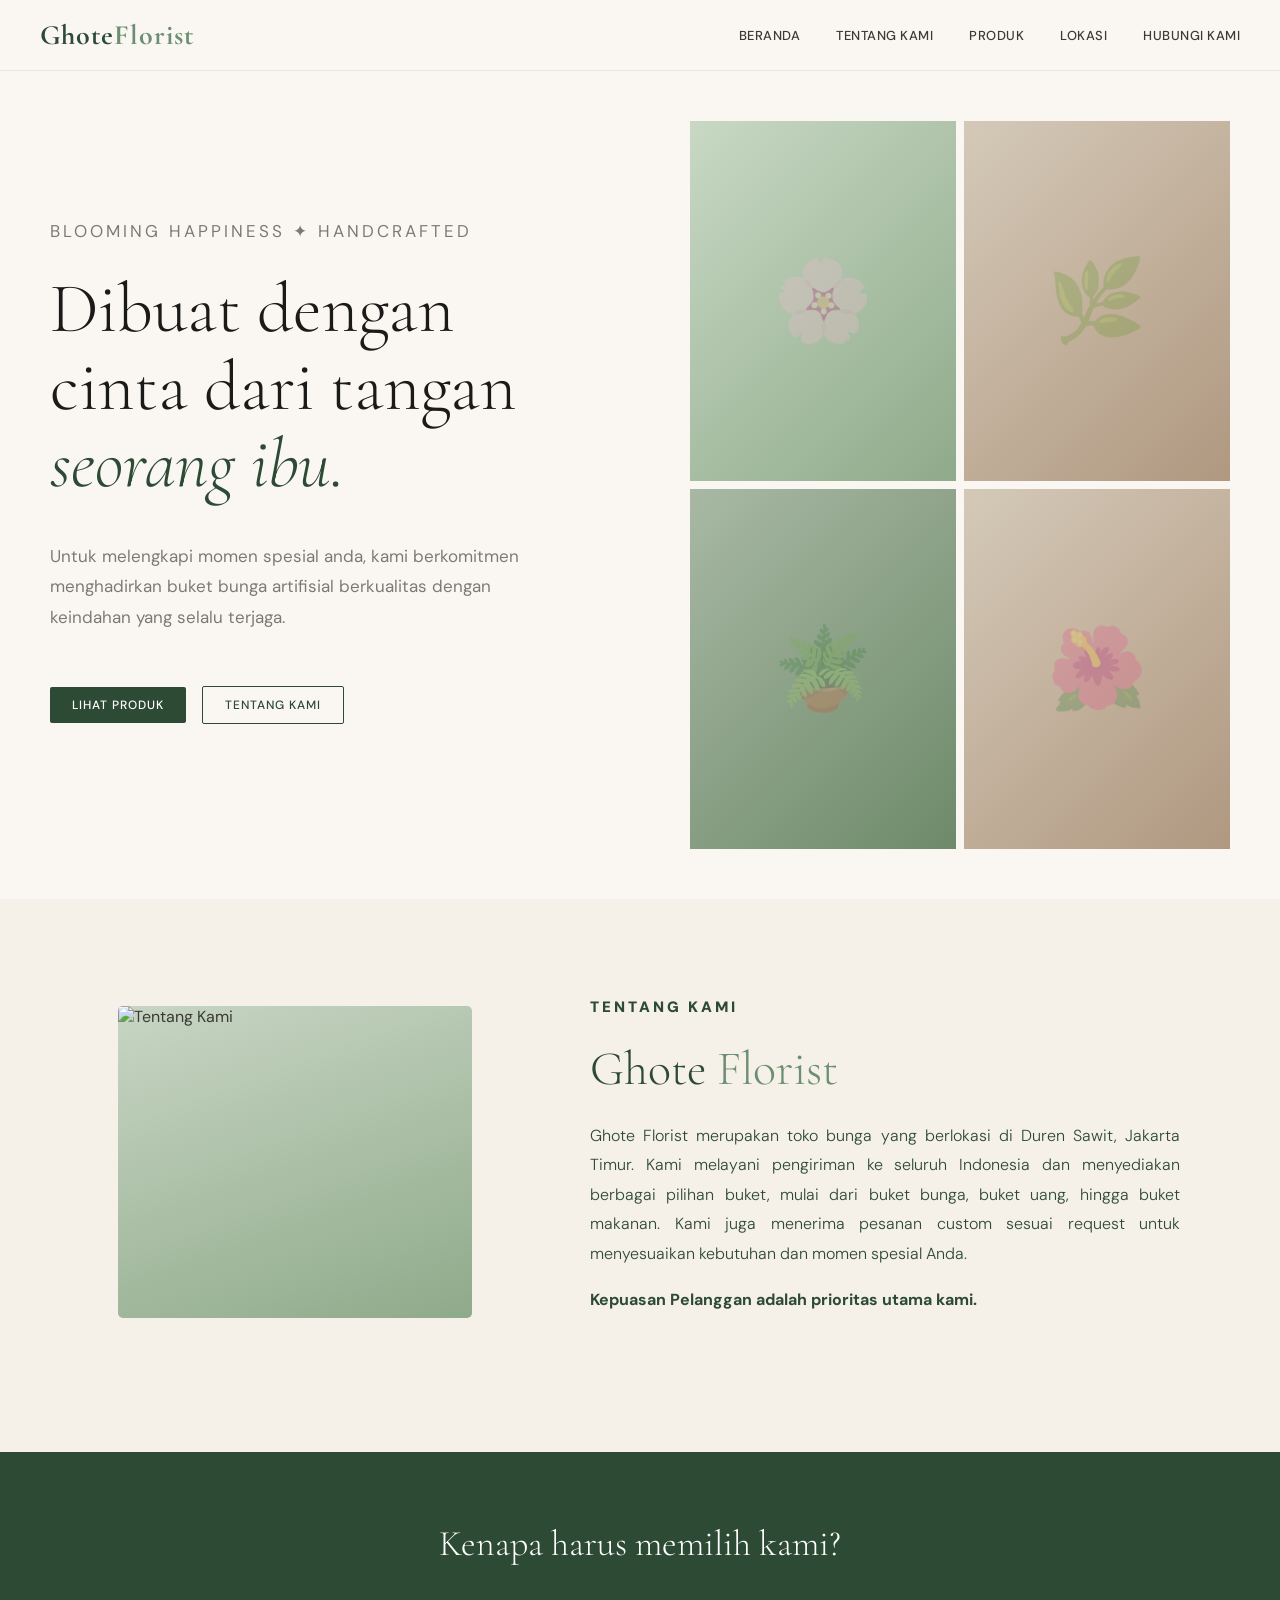
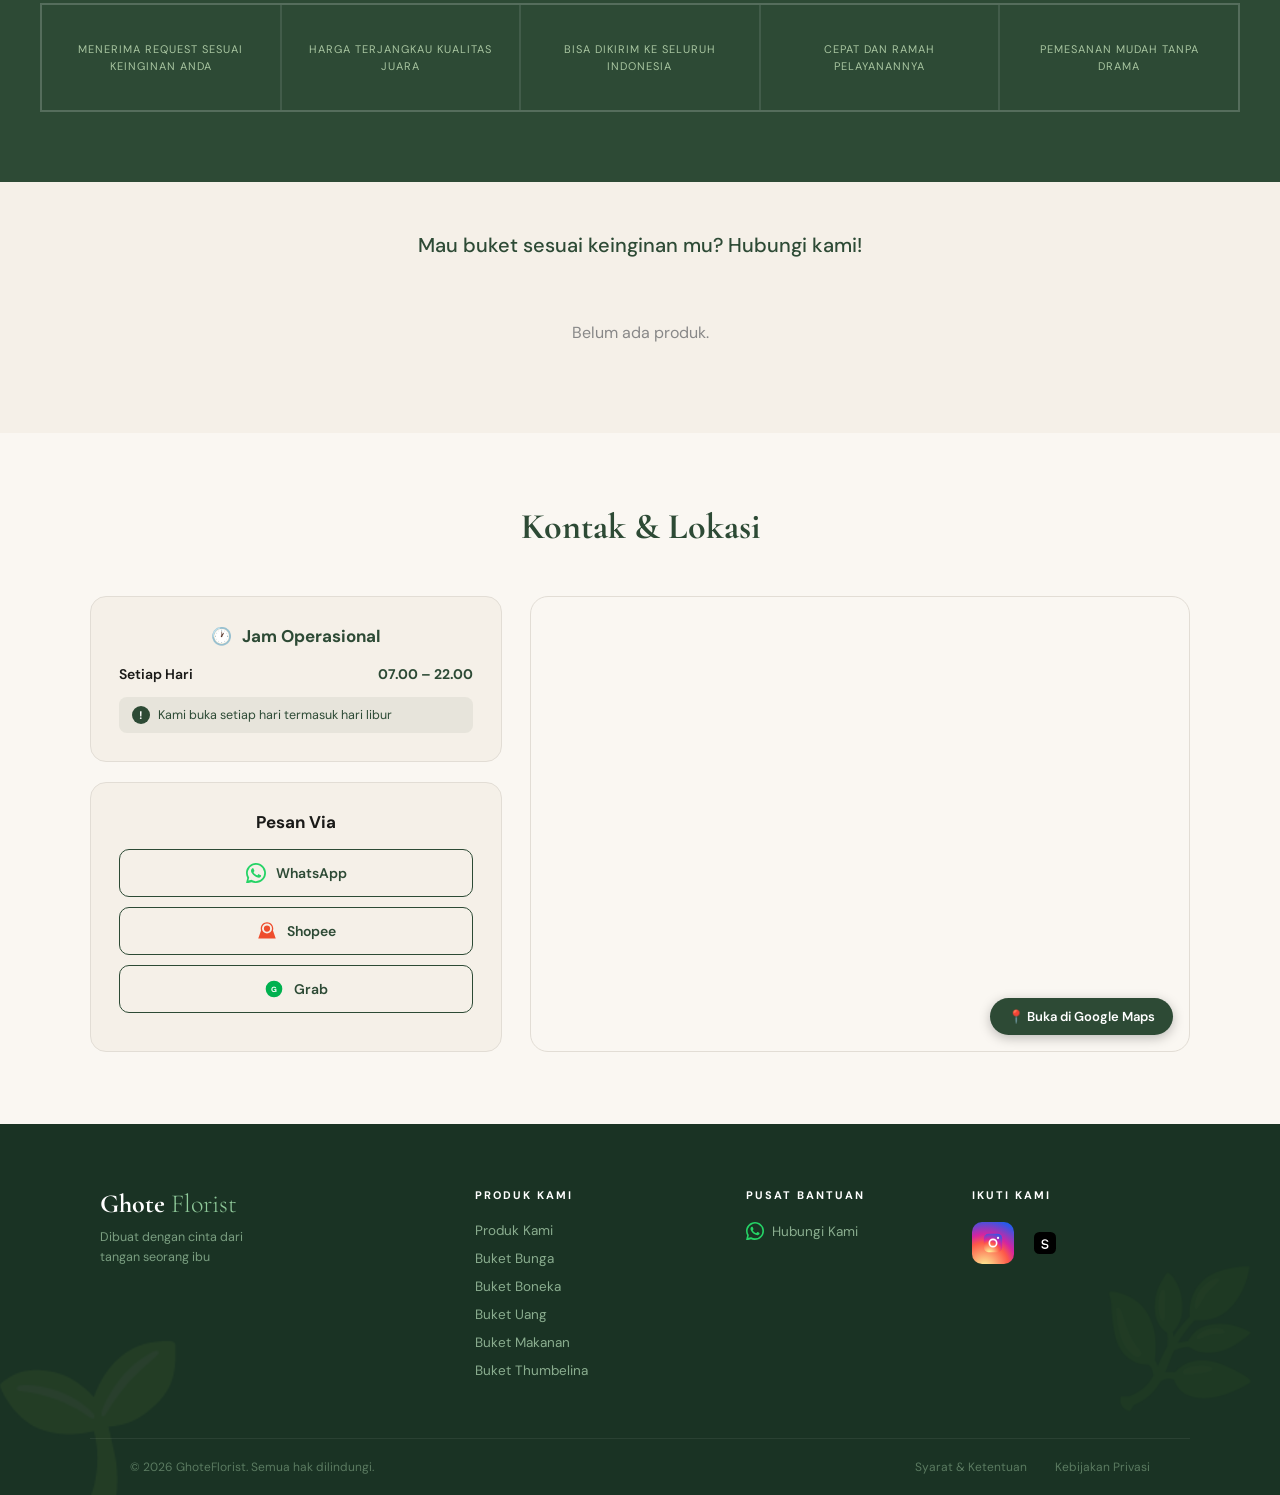
==== index.html @ 5f80cf59 "Add files via upload" ====
<!DOCTYPE html>
<html lang="id">
<head>
  <meta charset="UTF-8" />
  <meta name="viewport" content="width=device-width, initial-scale=1.0"/>
  <title>Ghote Florist – Sustainable Living</title>
  <link href="https://fonts.googleapis.com/css2?family=Cormorant+Garamond:ital,wght@0,300;0,400;0,600;1,300;1,400&family=DM+Sans:wght@300;400;500&display=swap" rel="stylesheet"/>
  <link href="https://fonts.googleapis.com/css2?family=DM+Sans:wght@100;300;400;500;700&display=swap" rel="stylesheet">
  <link rel="stylesheet" href="styles.css"/>
</head>
<body>

  <!-- HEADER -->
  <header>
    <div class="header-inner">
      <a href="#beranda" class="logo">Ghote<span>Florist</span></a>
      <nav>
        <a href="#beranda">Beranda</a>
        <a href="#tentang-kami">Tentang Kami</a>
        <a href="#produk">Produk</a>
        <a href="#kontak-lokasi">Lokasi</a>
        <a href="#kontak-lokasi">Hubungi Kami</a>
      </nav>
    </div>
  </header>

  <!-- HERO -->
  <section class="hero" id="beranda">
    <div class="hero-text">
      <p class="hero-eyebrow fade-up">Blooming Happiness ✦ Handcrafted</p>
      <h1 class="fade-up">Dibuat dengan<br>cinta dari tangan<br><em>seorang ibu.</em></h1>
      <p class="fade-up">Untuk melengkapi momen spesial anda, kami berkomitmen menghadirkan buket bunga artifisial berkualitas dengan keindahan yang selalu terjaga.</p>
      <div class="hero-cta fade-up">
        <a href="#produk" class="btn-primary">Lihat Produk</a>
        <a href="#tentang-kami" class="btn-outline">Tentang Kami</a>
      </div>
    </div>
    <div class="hero-grid">
      <div class="hero-img">
        <img src="https://res.cloudinary.com/dodc1u1mn/image/upload/f_auto,q_auto/BBu_-_Pink_Harmony_gqynpm" alt="Buket Ghote Florist" loading="eager"
          onerror="this.outerHTML='<div class=\'img-placeholder img-placeholder-1\'><span class=\'img-leaf\'>🌸</span></div>'">
      </div>
      <div class="hero-img">
        <img src="https://res.cloudinary.com/dodc1u1mn/image/upload/f_auto,q_auto/BT_-_Bella_dprbjl" alt="Buket Ghote Florist" loading="eager"
          onerror="this.outerHTML='<div class=\'img-placeholder img-placeholder-2\'><span class=\'img-leaf\'>🌿</span></div>'">
      </div>
      <div class="hero-img">
        <img src="https://res.cloudinary.com/dodc1u1mn/image/upload/f_auto,q_auto/BBo_-_Black_Melody_nevicf" alt="Buket Ghote Florist" loading="eager"
          onerror="this.outerHTML='<div class=\'img-placeholder img-placeholder-3\'><span class=\'img-leaf\'>🪴</span></div>'">
      </div>
      <div class="hero-img">
        <img src="https://res.cloudinary.com/dodc1u1mn/image/upload/f_auto,q_auto/BU_-_Royal_Tide_v11qzh" alt="Buket Ghote Florist" loading="eager"
          onerror="this.outerHTML='<div class=\'img-placeholder img-placeholder-2\'><span class=\'img-leaf\'>🌺</span></div>'">
      </div>
    </div>
  </section>

  <!-- ABOUT -->
  <section class="about" id="tentang-kami">
    <div class="about-img-wrap">
      <div class="about-img-main">
      <img src="https://res.cloudinary.com/dodc1u1mn/image/upload/f_auto,q_auto/Foto_Toko_feg7ze" alt="Tentang Kami">
      </div>
    </div>
    <div class="about-text">
      <p class="tag">Tentang Kami</p>
      <h2>Ghote <em>Florist</em></h2>
      <p>Ghote Florist merupakan toko bunga yang berlokasi di Duren Sawit, Jakarta Timur. Kami melayani pengiriman ke seluruh Indonesia dan menyediakan berbagai pilihan buket, mulai dari buket bunga, buket uang, hingga buket makanan. Kami juga menerima pesanan custom sesuai request untuk menyesuaikan kebutuhan dan momen spesial Anda.</p>
      <p class="bold">Kepuasan Pelanggan adalah prioritas utama kami.</p>
    </div>
  </section>

  <!-- STATS -->
  <section class="stats" id="kenapa-kami">
    <div class="stats-inner">
      <h2>Kenapa harus memilih kami?</h2>
      <div class="stats-grid">
        <div class="stat-item"><div class="stat-label">Menerima request sesuai keinginan Anda</div></div>
        <div class="stat-item"><div class="stat-label">Harga terjangkau kualitas juara</div></div>
        <div class="stat-item"><div class="stat-label">Bisa dikirim ke seluruh Indonesia</div></div>
        <div class="stat-item"><div class="stat-label">Cepat dan ramah pelayanannya</div></div>
        <div class="stat-item"><div class="stat-label">Pemesanan mudah tanpa drama</div></div>
      </div>
    </div>
  </section>

  <!-- PRODUCTS -->
  <section class="products" id="produk">
    <div class="section-header">
      <p class="hubungi-text"><strong>Mau buket sesuai keinginan mu? Hubungi kami!</strong></p>
    </div>
    <div id="katalog-container"></div>
  </section>

  <!-- KONTAK & LOKASI -->
  <section class="kontak-section" id="kontak-lokasi">
    <div class="kontak-inner">
      <h2 class="kontak-title">Kontak &amp; Lokasi</h2>
      <div class="kontak-grid">

        <div class="kontak-left">
          <div class="card">
            <div class="card-title">
              <span class="clock-icon">🕐</span>
              Jam Operasional
            </div>
            <div class="jam-row">
              <span class="jam-label">Setiap Hari</span>
              <span class="jam-value">07.00 – 22.00</span>
            </div>
            <div class="jam-note">
              <span class="info-dot">!</span>
              Kami buka setiap hari termasuk hari libur
            </div>
          </div>

          <div class="card">
            <div class="pesan-title">Pesan Via</div>
            <a class="btn-channel" href="https://wa.me/qr/R6Q27WA5QKNTK1" target="_blank">
              <svg width="20" height="20" viewBox="0 0 24 24" fill="#25D366"><path d="M17.472 14.382c-.297-.149-1.758-.867-2.03-.967-.273-.099-.471-.148-.67.15-.197.297-.767.966-.94 1.164-.173.199-.347.223-.644.075-.297-.15-1.255-.463-2.39-1.475-.883-.788-1.48-1.761-1.653-2.059-.173-.297-.018-.458.13-.606.134-.133.298-.347.446-.52.149-.174.198-.298.298-.497.099-.198.05-.371-.025-.52-.075-.149-.669-1.612-.916-2.207-.242-.579-.487-.5-.669-.51-.173-.008-.371-.01-.57-.01-.198 0-.52.074-.792.372-.272.297-1.04 1.016-1.04 2.479 0 1.462 1.065 2.875 1.213 3.074.149.198 2.096 3.2 5.077 4.487.709.306 1.262.489 1.694.625.712.227 1.36.195 1.871.118.571-.085 1.758-.719 2.006-1.413.248-.694.248-1.289.173-1.413-.074-.124-.272-.198-.57-.347z"/><path d="M12 0C5.373 0 0 5.373 0 12c0 2.124.558 4.121 1.533 5.857L.057 23.886a.5.5 0 0 0 .613.613l6.029-1.476A11.953 11.953 0 0 0 12 24c6.627 0 12-5.373 12-12S18.627 0 12 0zm0 21.818a9.818 9.818 0 0 1-5.006-1.371l-.36-.213-3.724.912.928-3.614-.235-.372A9.818 9.818 0 1 1 12 21.818z"/></svg>
              WhatsApp
            </a>
            <a class="btn-channel" href="https://shopee.co.id/ayumi.e" target="_blank">
              <svg width="20" height="20" viewBox="0 0 32 32" fill="#EE4D2D"><path d="M16 2C10.477 2 6 6.477 6 12c0 1.09.172 2.14.49 3.124L2 28h28l-4.49-12.876A10.038 10.038 0 0 0 26 12c0-5.523-4.477-10-10-10zm0 2a8 8 0 1 1 0 16A8 8 0 0 1 16 4zm0 3a5 5 0 1 0 0 10A5 5 0 0 0 16 7z"/></svg>
              Shopee
            </a>
            <a class="btn-channel" href="https://app.grab.com/s/Ab6JnuUn" target="_blank">
              <svg width="20" height="20" viewBox="0 0 24 24" fill="#00B14F"><circle cx="12" cy="12" r="10"/><text x="12" y="16" text-anchor="middle" fill="white" font-size="9" font-weight="bold">G</text></svg>
              Grab
            </a>
          </div>
        </div>

        <!-- GOOGLE MAPS EMBED -->
        <div class="map-wrapper">
          <iframe
            class="map-iframe"
            src="https://www.google.com/maps/embed?pb=!1m18!1m12!1m3!1d3966.2082748387743!2d106.9168991!3d-6.236255199999999!2m3!1f0!2f0!3f0!3m2!1i1024!2i768!4f13.1!3m3!1m2!1s0x2e698cca3a5b4d29%3A0x130956d4829e5b3d!2sSyahla%20Baby%20Shop!5e0!3m2!1sen!2sid!4v1778942586844!5m2!1sen!2sid"
            width="100%"
            height="100%"
            style="border:0; min-height:400px; width:100%; display:block;"
            allowfullscreen=""
            loading="lazy"
            referrerpolicy="no-referrer-when-downgrade"
          ></iframe>
          <a class="map-overlay-btn" href="https://maps.app.goo.gl/FQxWUyVAgUx4b28z7?g_st=ac" target="_blank">
            📍 Buka di Google Maps
          </a>
        </div>

      </div>
    </div>
  </section>

  <footer class="site-footer">
    <div class="footer-deco-l">🌱</div>
    <div class="footer-deco-r">🌿</div>
    <div class="footer-main">
      <div class="footer-col-brand">
        <p class="footer-brand-name">Ghote <span>Florist</span></p>
        <p class="footer-tagline">Dibuat dengan cinta dari<br>tangan seorang ibu</p>
      </div>
      <div class="footer-col">
        <span class="footer-col-title">Produk Kami</span>
        <ul class="footer-links">
          <li><a href="#produk">Produk Kami</a></li>
          <li><a href="#produk">Buket Bunga</a></li>
          <li><a href="#produk">Buket Boneka</a></li>
          <li><a href="#produk">Buket Uang</a></li>
          <li><a href="#produk">Buket Makanan</a></li>
          <li><a href="#produk">Buket Thumbelina</a></li>
        </ul>
      </div>
      <div class="footer-col">
        <span class="footer-col-title">Pusat Bantuan</span>
        <a class="footer-wa-link" href="https://wa.me/qr/R6Q27WA5QKNTK1" target="_blank" rel="noopener">
          <svg width="18" height="18" viewBox="0 0 24 24" fill="#25D366"><path d="M17.472 14.382c-.297-.149-1.758-.867-2.03-.967-.273-.099-.471-.148-.67.15-.197.297-.767.966-.94 1.164-.173.199-.347.223-.644.075-.297-.15-1.255-.463-2.39-1.475-.883-.788-1.48-1.761-1.653-2.059-.173-.297-.018-.458.13-.606.134-.133.298-.347.446-.52.149-.174.198-.298.298-.497.099-.198.05-.371-.025-.52-.075-.149-.669-1.612-.916-2.207-.242-.579-.487-.5-.669-.51-.173-.008-.371-.01-.57-.01-.198 0-.52.074-.792.372-.272.297-1.04 1.016-1.04 2.479 0 1.462 1.065 2.875 1.213 3.074.149.198 2.096 3.2 5.077 4.487.709.306 1.262.489 1.694.625.712.227 1.36.195 1.871.118.571-.085 1.758-.719 2.006-1.413.248-.694.248-1.289.173-1.413-.074-.124-.272-.198-.57-.347z"/><path d="M12 0C5.373 0 0 5.373 0 12c0 2.124.558 4.121 1.533 5.857L.057 23.886a.5.5 0 0 0 .613.613l6.029-1.476A11.953 11.953 0 0 0 12 24c6.627 0 12-5.373 12-12S18.627 0 12 0zm0 21.818a9.818 9.818 0 0 1-5.006-1.371l-.36-.213-3.724.912.928-3.614-.235-.372A9.818 9.818 0 1 1 12 21.818z"/></svg>
          Hubungi Kami
        </a>
      </div>
      <div class="footer-col">
        <span class="footer-col-title">Ikuti Kami</span>
        <div class="socials">
          <a class="social-btn soc-ig" href="https://www.instagram.com/ghote.florist?igsh=a2hoa240cGg1cjBh" target="_blank" aria-label="Instagram">
            <svg width="22" height="22" viewBox="0 0 24 24" fill="none">
              <defs>
                <radialGradient id="ig-grad" cx="30%" cy="107%" r="130%">
                  <stop offset="0%" stop-color="#fdf497"/>
                  <stop offset="5%" stop-color="#fdf497"/>
                  <stop offset="45%" stop-color="#fd5949"/>
                  <stop offset="60%" stop-color="#d6249f"/>
                  <stop offset="90%" stop-color="#285AEB"/>
                </radialGradient>
              </defs>
              <rect x="2" y="2" width="20" height="20" rx="5" ry="5" fill="url(#ig-grad)"/>
              <circle cx="12" cy="12" r="4" fill="none" stroke="white" stroke-width="1.8"/>
              <circle cx="17.5" cy="6.5" r="1.2" fill="white"/>
            </svg>
          </a>
          <a class="social-btn soc-thread "href="https://threads.net/@ghote.florist" target="_blank" aria-label="Threads">
            <svg width="22" height="22" viewBox="0 0 32 32" fill="none">
              <rect width="32" height="32" rx="8" fill="#000"/>
              <path d="M18.7 14.2c-.2-1.2-1.1-1.9-2.7-1.9-1.8 0-3 1-3 2.4 0 1.3.9 2.1 2.6 2.2l1.3.1c2.7.2 4.1 1.4 4.1 3.6 0 2.4-2 4-5 4-3.1 0-5-1.5-5.3-4h2.1c.3 1.3 1.3 2 3.2 2 1.8 0 2.9-.8 2.9-2 0-1-.7-1.6-2.3-1.7l-1.3-.1c-2.8-.2-4.3-1.5-4.3-3.9 0-2.5 2-4.2 5-4.2 2.8 0 4.7 1.4 5 3.5h-2.3z" fill="white"/>
            </svg>
          </a>
        </div>
      </div>
    </div>
    <div class="footer-bottom">
      <span class="footer-copy">© 2026 GhoteFlorist. Semua hak dilindungi.</span>
      <div class="footer-legal">
        <a href="#">Syarat &amp; Ketentuan</a>
        <a href="#">Kebijakan Privasi</a>
      </div>
    </div>
  </footer>

  <script src="js/script.js"></script>
  <script src="js/sheets.js"></script>
  <script src="js/katalog.js"></script>

</body>
</html>
---- styles.css ----
:root {
  --cream: #f5f0e8;
  --warm-white: #faf7f2;
  --forest: #2d4a35;
  --sage: #6b8f71;
  --earth: #8b6f4e;
  --sand: #c9b99a;
  --dark: #1a1a18;
  --text: #3a3a35;
  --text-light: #7a7a72;
  --accent: #a8c5a0;
  --cream-border: #e2ddd5;
}

*, *::before, *::after { margin: 0; padding: 0; box-sizing: border-box; }
html { scroll-behavior: smooth; }
body {
  font-family: 'DM Sans', sans-serif;
  background: var(--warm-white);
  color: var(--text);
  overflow-x: hidden;
}

/* ── HEADER ── */
header {
  background: var(--warm-white);
  border-bottom: 1px solid rgba(0,0,0,.07);
  position: sticky;
  top: 0;
  z-index: 100;
}
.header-inner {
  max-width: 1280px;
  margin: 0 auto;
  padding: 0 40px;
  display: flex;
  align-items: center;
  justify-content: space-between;
  height: 70px;
}
.logo {
  font-family: 'Cormorant Garamond', serif;
  font-size: 28px;
  font-weight: bold;
  color: var(--forest);
  letter-spacing: 1px;
  text-decoration: none;
}
.logo span { color: var(--sage); }

nav { display: flex; gap: 36px; }
nav a {
  text-decoration: none;
  color: var(--text);
  font-size: 13px;
  font-weight: 500;
  letter-spacing: .5px;
  text-transform: uppercase;
  position: relative;
  transition: color .3s;
}
nav a::after {
  content: '';
  position: absolute;
  bottom: -3px; left: 0;
  width: 0; height: 1.5px;
  background: var(--forest);
  transition: width .3s;
}
nav a:hover { color: var(--forest); }
nav a:hover::after { width: 100%; }

.btn-primary {
  background: var(--forest);
  color: #fff;
  border: none;
  padding: 10px 22px;
  font-family: 'DM Sans', sans-serif;
  font-size: 12px;
  font-weight: 500;
  letter-spacing: 1px;
  text-transform: uppercase;
  cursor: pointer;
  border-radius: 2px;
  transition: background .3s, transform .2s;
  text-decoration: none;
}
.btn-primary:hover { background: var(--sage); }

/* ── HERO ── */
.hero {
  min-height: 92vh;
  display: grid;
  grid-template-columns: 1fr 1fr;
  position: relative;
  overflow: hidden;
}
.hero-text {
  display: flex;
  flex-direction: column;
  justify-content: center;
  padding: 50px 80px 80px 50px;
  position: relative;
  z-index: 2;
}
.hero-eyebrow {
  font-size: 11px;
  letter-spacing: 3px;
  text-transform: uppercase;
  color: var(--sage);
  font-weight: 500;
  margin-bottom: 24px;
}
.hero h1 {
  font-family: 'Cormorant Garamond', serif;
  font-size: clamp(52px, 5.5vw, 82px);
  font-weight: 300;
  line-height: 1.1;
  color: var(--dark);
  margin-top: -30px;
  margin-bottom: 38px;
}
.hero h1 em { font-style: italic; color: var(--forest); }
.hero p {
  font-size: 17px;
  line-height: 1.8;
  color: var(--text-light);
  max-width: 1000px;
  margin-bottom: 54px;
  font-weight: 390;
}
.hero-cta { display: flex; justify-content: flex-start; gap: 16px; align-items: center; }

.btn-outline {
  border: 1.5px solid var(--forest);
  color: var(--forest);
  background: none;
  padding: 10px 22px;
  font-family: 'DM Sans', sans-serif;
  font-size: 12px;
  font-weight: 500;
  letter-spacing: 1px;
  text-transform: uppercase;
  cursor: pointer;
  border-radius: 2px;
  transition: all .3s;
  text-decoration: none;
}
.btn-outline:hover { background: var(--forest); color: #fff; }

.hero-grid {
  display: grid;
  grid-template-columns: 1fr 1fr;
  grid-template-rows: 1fr 1fr;
  gap: 8px;
  padding: 50px;
}
.hero-img {
  background: var(--sand);
  overflow: hidden;
  position: relative;
}
.hero-img img { width: 100%; height: 100%; object-fit: cover; transition: transform .7s ease; display: block; }
.hero-img:hover img { transform: scale(1.04); }

.img-placeholder {
  width: 100%; height: 100%; min-height: 200px;
  display: flex; align-items: center; justify-content: center;
}
.img-placeholder-1 { background: linear-gradient(135deg, #c8d8c4 0%, #8faa8a 100%); }
.img-placeholder-2 { background: linear-gradient(135deg, #d4c9b8 0%, #b09880 100%); }
.img-placeholder-3 { background: linear-gradient(135deg, #a8b8a4 0%, #6e8a6a 100%); }
.img-leaf { font-size: 80px; opacity: .25; user-select: none; }

/* ── ABOUT ── */
.about-section{
  width: 100%;
  background: var(--cream);
}

.about {
  max-width: 1280px;
  margin: 0 auto;
  padding: 3px 50px 30px 0;
  padding-right: 100px;
  display: grid;
  grid-template-columns: 1fr 1fr;
  gap: -40px;
  align-items: center;
  background: var(--cream);
  scroll-margin-top: 100px;
}
.about-img-wrap { position: relative; height: 520px; display: flex; align-items: center; justify-content: center;}
.about-img-main {
  width: 60%;
  height: 60%;
  background: linear-gradient(160deg, #c8d5c4, #8faa8a);
  border-radius: 5px;
  overflow: hidden;
}

.about-img-main img {
  width: 100%;
  height: 100%;
  object-fit: cover;
  display: block;
}

.about-img-badge .big { font-family: 'Cormorant Garamond', serif; font-size: 52px; font-weight: 600; line-height: 1; }
.about-text .tag { font-size: 15px; letter-spacing: 3px; text-transform: uppercase; color: var(--forest); font-weight: 1000; margin-bottom: 20px; }
.about-text h2 { font-family: 'Cormorant Garamond', serif; font-size: 48px; font-weight: 300; line-height: 1.15; color: var(--forest); margin-bottom: 24px; }
.about-text h2 em { font-style: normal; color: var(--sage); }
.about-text p { font-family: 'DM Sans', sans-serif !important; font-size: 16px; line-height: 1.85; color: var(--forest); margin-bottom: 16px; font-weight: 300; text-align: justify; }
.about-text p.bold { font-weight: 700; }

/* ── STATS ── */
.stats { background: var(--forest); color: #fff; padding: 70px 40px; }
.stats-inner { max-width: 1280px; margin: 0 auto; }
.stats h2 { font-family: 'Cormorant Garamond', serif; font-size: 36px; font-weight: 300; margin-bottom: 38px; text-align: center; }
.stats-grid {
  display: grid;
  grid-template-columns: repeat(5, 1fr);
  gap: 2px;
  background: rgba(255,255,255,.1);
  border: 2px solid rgba(255,255,255,.1);
}
.stat-item { padding: 36px 20px; text-align: center; background: var(--forest); transition: background .3s; }
.stat-item:hover { background: #3a5e44; }
.stat-label { font-size: 11px; color: #a8c5a0; letter-spacing: 1px; text-transform: uppercase; font-weight: 400; line-height: 1.5; }

/* ── PRODUCTS ── */
.products { background: var(--cream); padding: 50px 20px; scroll-margin-top: 70px; }

.section-header {
  max-width: 1280px;
  margin: 0 auto 24px;
  display: flex;
  justify-content: center;
  align-items: center;
  text-align: center;
}
.hubungi-text {
  font-size: 20px;
  color: var(--forest);
  margin: 0;
  
}
.hubungi-text strong { font-weight: 500; }

/* ── CATALOG SECTION ── */
.catalog-section {
  max-width: 1480px;
  margin: 0 auto 64px;
}
.catalog-header {
  display: flex;
  align-items: center;
  justify-content: space-between;
  margin-bottom: 20px;
  font-family: 'DM Sans', sans-serif;
}
.catalog-title {
  font-family: 'Cormorant Garamond', serif;
  font-size: 40px;
  font-weight: 300;
  line-height: 1.1;
  display: flex;
  align-items: center;
  gap: 12px;
}

.catalog-title strong {
  color: var(--forest);
  font-weight: 600;
}
.catalog-title strong em {
  color: var(--sage);
  font-style: normal;
}

.catalog-title-line {
  flex: 1;
  height: 1px;
  background: linear-gradient(to right, rgba(45,74,53,.2), transparent);
  margin-left: 20px;
  max-width: 200px;
}
.catalog-lihat-semua {
  font-size: 13px;
  color: var(--forest);
  text-decoration: none;
  font-weight: 500;
  opacity: .7;
  transition: opacity .2s;
}
.catalog-lihat-semua:hover { opacity: 1; }

.catalog-scroll-wrap {
  overflow-x: auto;
  overflow-y: hidden;
  cursor: grab;
  -webkit-overflow-scrolling: touch;
  scroll-snap-type: x mandatory;
  scrollbar-width: none;
  -ms-overflow-style: none;
  user-select: none;
}
.catalog-scroll-wrap::-webkit-scrollbar { display: none; }
.catalog-scroll-wrap:active { cursor: grabbing; }

.products-grid {
  display: flex;
  gap: 16px;
  width: max-content;
  padding-bottom: 8px;
}

.product-card {
  background: var(--warm-white);
  border-radius: 2px;
  overflow: hidden;
  cursor: pointer;
  transition: transform .3s, box-shadow .3s;
  flex: 0 0 220px;
  width: 220px;
  scroll-snap-align: start;
}
.product-card:hover { transform: translateY(-6px); box-shadow: 0 20px 50px rgba(0,0,0,.08); }

.product-img { height: 250px; overflow: hidden; position: relative; }
.product-img-inner {
  width: 100%; height: 100%;
  display: flex; align-items: center; justify-content: center;
  font-size: 60px;
  transition: transform .6s ease;
}
.product-img-inner img { width: 100%; height: 100%; object-fit: cover; }
.product-card:hover .product-img-inner { transform: scale(1.06); }

.p1 { background: linear-gradient(135deg, #d4e4d0, #a8c4a4); }
.p2 { background: linear-gradient(135deg, #e4d8c8, #c4a880); }
.p3 { background: linear-gradient(135deg, #c8d4c0, #8aaa80); }
.p4 { background: linear-gradient(135deg, #ddd0c0, #baa090); }
.p5 { background: linear-gradient(135deg, #e8d4e0, #c4a0b8); }
.p6 { background: linear-gradient(135deg, #d4dce8, #a0b0c4); }

.product-info { padding: 20px 20px 24px; }
.product-name { font-family: 'Cormorant Garamond', serif; font-size: 18px; font-weight: 400; color: var(--dark); margin-bottom: 10px; }
.product-price-row { display: flex; align-items: center; justify-content: space-between; }
.product-price { font-size: 15px; font-weight: 500; color: var(--forest); }

.product-card-viewall {
  display: flex;
  flex-direction: column;
  align-items: center;
  justify-content: center;
  background: var(--cream);
  border: 2px dashed var(--sage);
  min-height: 260px;
  gap: 12px;
}
.viewall-circle {
  width: 52px; height: 52px;
  border: 2px solid var(--forest);
  border-radius: 50%;
  display: flex; align-items: center; justify-content: center;
  font-size: 20px; color: var(--forest);
  transition: background .2s, color .2s;
}
.product-card-viewall:hover .viewall-circle { background: var(--forest); color: #fff; }
.viewall-label { font-size: 13px; font-weight: 500; color: var(--forest); letter-spacing: .5px; }

/* ── KONTAK & LOKASI ── */
.kontak-section { padding: 72px 40px; background: var(--warm-white); }
.kontak-inner { max-width: 1100px; margin: 0 auto; }
.kontak-title { font-size: 36px; font-weight: 700; text-align: center; color: var(--forest); margin-bottom: 48px; font-family: 'Cormorant Garamond', serif; }
.kontak-grid { display: grid; grid-template-columns: 1fr 1.6fr; gap: 28px; align-items: start; }
.kontak-left { display: flex; flex-direction: column; gap: 20px; }

.card {
  background: var(--cream);
  border-radius: 16px;
  padding: 28px;
  border: 1px solid var(--cream-border);
}
.card-title {
  display: flex;
  align-items: center;
  justify-content: center;
  gap: 10px;
  font-size: 17px;
  font-weight: 700;
  color: var(--forest);
  margin-bottom: 18px;
  text-align: center;
}
.jam-row { display: flex; justify-content: space-between; margin-bottom: 14px; }
.jam-label { font-size: 14px; font-weight: 600; color: var(--dark); }
.jam-value { font-size: 14px; font-weight: 700; color: var(--forest); }
.jam-note {
  display: flex; align-items: center; gap: 8px;
  background: rgba(45,74,53,0.07);
  border-radius: 8px; padding: 9px 13px;
  font-size: 12.5px; color: var(--forest);
}
.info-dot {
  width: 18px; height: 18px;
  background: var(--forest); color: #fff;
  border-radius: 50%;
  display: inline-flex; align-items: center; justify-content: center;
  font-size: 11px; font-weight: 700; flex-shrink: 0;
}
.pesan-title { font-size: 17px; font-weight: 700; color: var(--dark); text-align: center; margin-bottom: 16px; }

.btn-channel {
  display: flex; align-items: center; justify-content: center; gap: 10px;
  width: 100%; padding: 13px 20px; border-radius: 10px;
  border: 1.5px solid var(--forest);
  background: var(--cream); color: var(--forest);
  font-size: 14px; font-weight: 600; cursor: pointer;
  text-decoration: none; margin-bottom: 10px;
  transition: background 0.22s, color 0.22s, transform 0.15s;
}
.btn-channel:hover { background: var(--forest); color: var(--cream); transform: translateY(-1px); }

/* ── GOOGLE MAPS IFRAME ── */
.map-wrapper {
  border-radius: 18px;
  overflow: hidden;
  border: 1px solid var(--cream-border);
  position: relative;
  min-height: 400px;
  height: 100%;
}
.map-iframe {
  display: block;
  width: 100%;
  min-height: 400px;
  border: 0;
}
.map-overlay-btn {
  position: absolute;
  bottom: 16px;
  right: 16px;
  background: var(--forest);
  color: #fff;
  padding: 10px 18px;
  border-radius: 50px;
  font-size: 13px;
  font-weight: 600;
  text-decoration: none;
  display: flex;
  align-items: center;
  gap: 7px;
  transition: background 0.2s, transform 0.15s;
  z-index: 20;
  box-shadow: 0 3px 12px rgba(0,0,0,.25);
}
.map-overlay-btn:hover { background: #2d5a3d; transform: translateY(-1px); }

/* ── SITE FOOTER ── */
.site-footer {
  background: #1a3324;
  color: #c8dcc0;
  position: relative;
  overflow: hidden;
}
.footer-deco-l {
  position: absolute; left: -10px; bottom: -10px;
  font-size: 160px; opacity: .07;
  user-select: none; pointer-events: none; line-height: 1;
}
.footer-deco-r {
  position: absolute; right: 20px; top: 150px;
  font-size: 130px; opacity: .06;
  user-select: none; pointer-events: none; line-height: 1;
}
.footer-main {
  max-width: 1100px;
  margin: 0 auto;
  padding: 64px 40px 48px;
  display: grid;
  grid-template-columns: 2fr 1.5fr 1.2fr 1.2fr;
  gap: 48px;
  position: relative;
  z-index: 2;
}
.footer-brand-name {
  font-size: 26px; font-weight: 700; color: #fff;
  margin: 0 0 8px; font-family: 'Cormorant Garamond', serif;
  margin-left: -30px;
}
.footer-brand-name span { color: #8fc99a; font-weight: 300; }
.footer-tagline { font-size: 12.5px; color: #7a9e80; line-height: 1.6; margin: 0; margin-left: -30px; }
.footer-col-title {
  font-size: 11px; font-weight: 700; letter-spacing: 2px;
  text-transform: uppercase; color: #fff; margin: 0 0 20px; display: block;
}
.footer-links { list-style: none; margin: 0; padding: 0; display: flex; flex-direction: column; gap: 0; }
.footer-links li { margin-bottom: 11px; }
.footer-links a { color: #8aad8f; font-size: 13.5px; text-decoration: none; transition: color 0.2s; display: block; }
.footer-links a:hover { color: #fff; }
.footer-wa-link {
  display: inline-flex; align-items: center; gap: 8px;
  color: #8aad8f; font-size: 13.5px; text-decoration: none; transition: color 0.2s;
}
.footer-wa-link:hover { color: #fff; }
.socials { display: flex; gap: 10px; margin-top: 4px; flex-wrap: wrap; }
.social-btn {
  width: 42px; height: 42px; border-radius: 10px;
  display: inline-flex; align-items: center; justify-content: center;
  text-decoration: none; transition: transform 0.18s, box-shadow 0.18s;
  background: transparent; overflow: hidden;
}
.social-btn:hover { transform: translateY(-3px); box-shadow: 0 6px 16px rgba(0,0,0,.3); }
.soc-ig { background: radial-gradient(circle at 30% 107%, #fdf497 0%, #fd5949 45%, #d6249f 60%, #285AEB 90%); }
.soc-tt { background: #010101; }
.soc-fb { background: #1877f2; }
.footer-bottom {
  border-top: 1px solid rgba(255,255,255,0.07);
  max-width: 1100px; margin: 0 auto; padding: 20px 40px;
  display: flex; align-items: center; justify-content: space-between;
  position: relative; z-index: 2;
}
.footer-copy { font-size: 12px; color: #5a7a60; }
.footer-legal { display: flex; gap: 28px; }
.footer-legal a { font-size: 12px; color: #5a7a60; text-decoration: none; transition: color 0.2s; }
.footer-legal a:hover { color: #c8dcc0; }

/* ── ANIMATIONS ── */
@keyframes fadeUp {
  from { opacity: 0; transform: translateY(30px); }
  to   { opacity: 1; transform: translateY(0); }
}
.fade-up { opacity: 0; animation: fadeUp .7s ease forwards; }
.fade-up:nth-child(1) { animation-delay: .1s; }
.fade-up:nth-child(2) { animation-delay: .25s; }
.fade-up:nth-child(3) { animation-delay: .4s; }
.fade-up:nth-child(4) { animation-delay: .55s; }

/* ── RESPONSIVE ── */
@media (max-width: 1024px) {
  .stats-grid { grid-template-columns: repeat(3, 1fr); }
  .footer-main { grid-template-columns: 1fr 1fr; gap: 32px; }
  .kontak-grid { grid-template-columns: 1fr; }
}
@media (max-width: 768px) {
  .hero { grid-template-columns: 1fr; min-height: auto; }
  .hero-text { padding: 60px 30px; }
  .hero-grid { height: 400px; }
  .about { grid-template-columns: 1fr; padding: 60px 30px; gap: 40px; }
  .about-img-wrap { height: 320px; }
  .product-card { flex: 0 0 180px; width: 180px; }
  nav { display: none; }
  .footer-main { grid-template-columns: 1fr 1fr; padding: 40px 24px 32px; gap: 28px; }
  .stats-grid { grid-template-columns: repeat(2, 1fr); }
  .kontak-grid { grid-template-columns: 1fr; }
  .map-wrapper { min-height: 300px; }
  .map-iframe { min-height: 300px; }
}
@media (max-width: 480px) {
  .footer-main { grid-template-columns: 1fr; }
  .header-inner { padding: 0 20px; }
  .products { padding: 30px 12px; }
  .catalog-section { margin-bottom: 40px; }
}
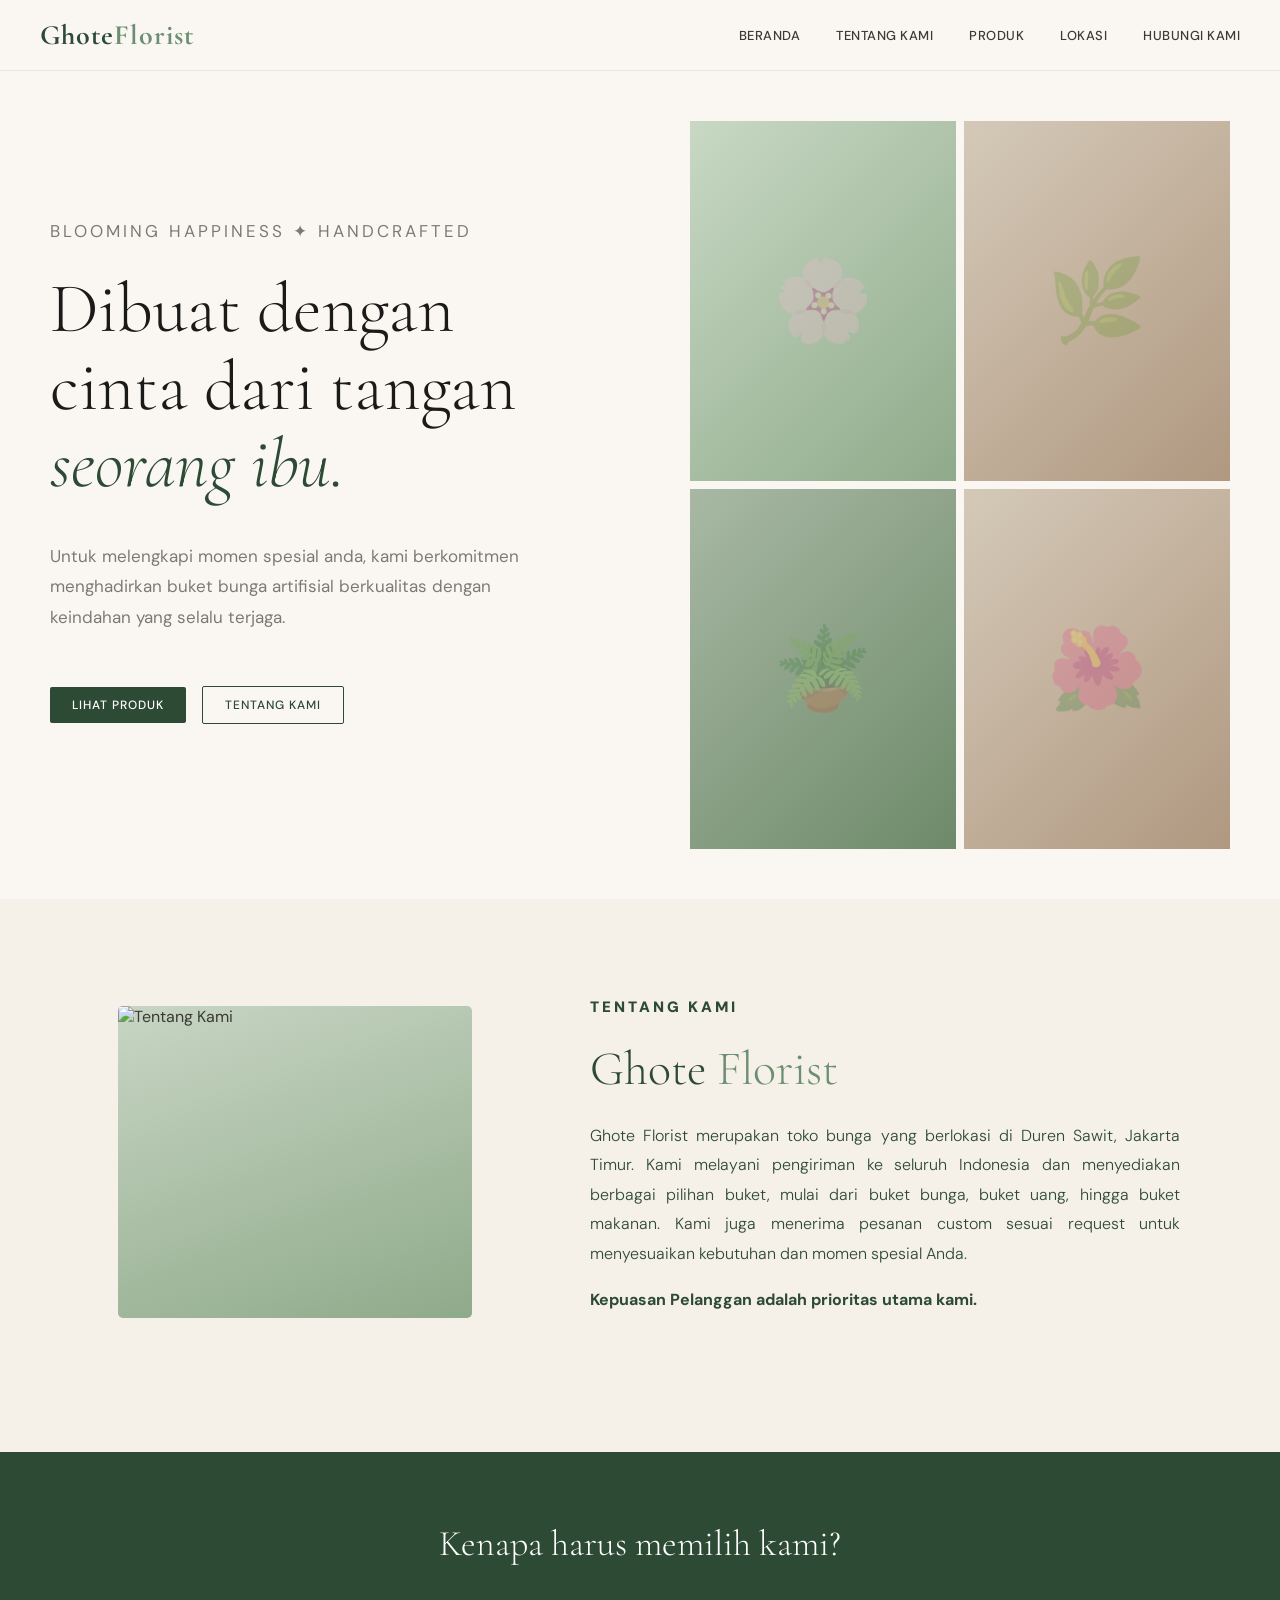
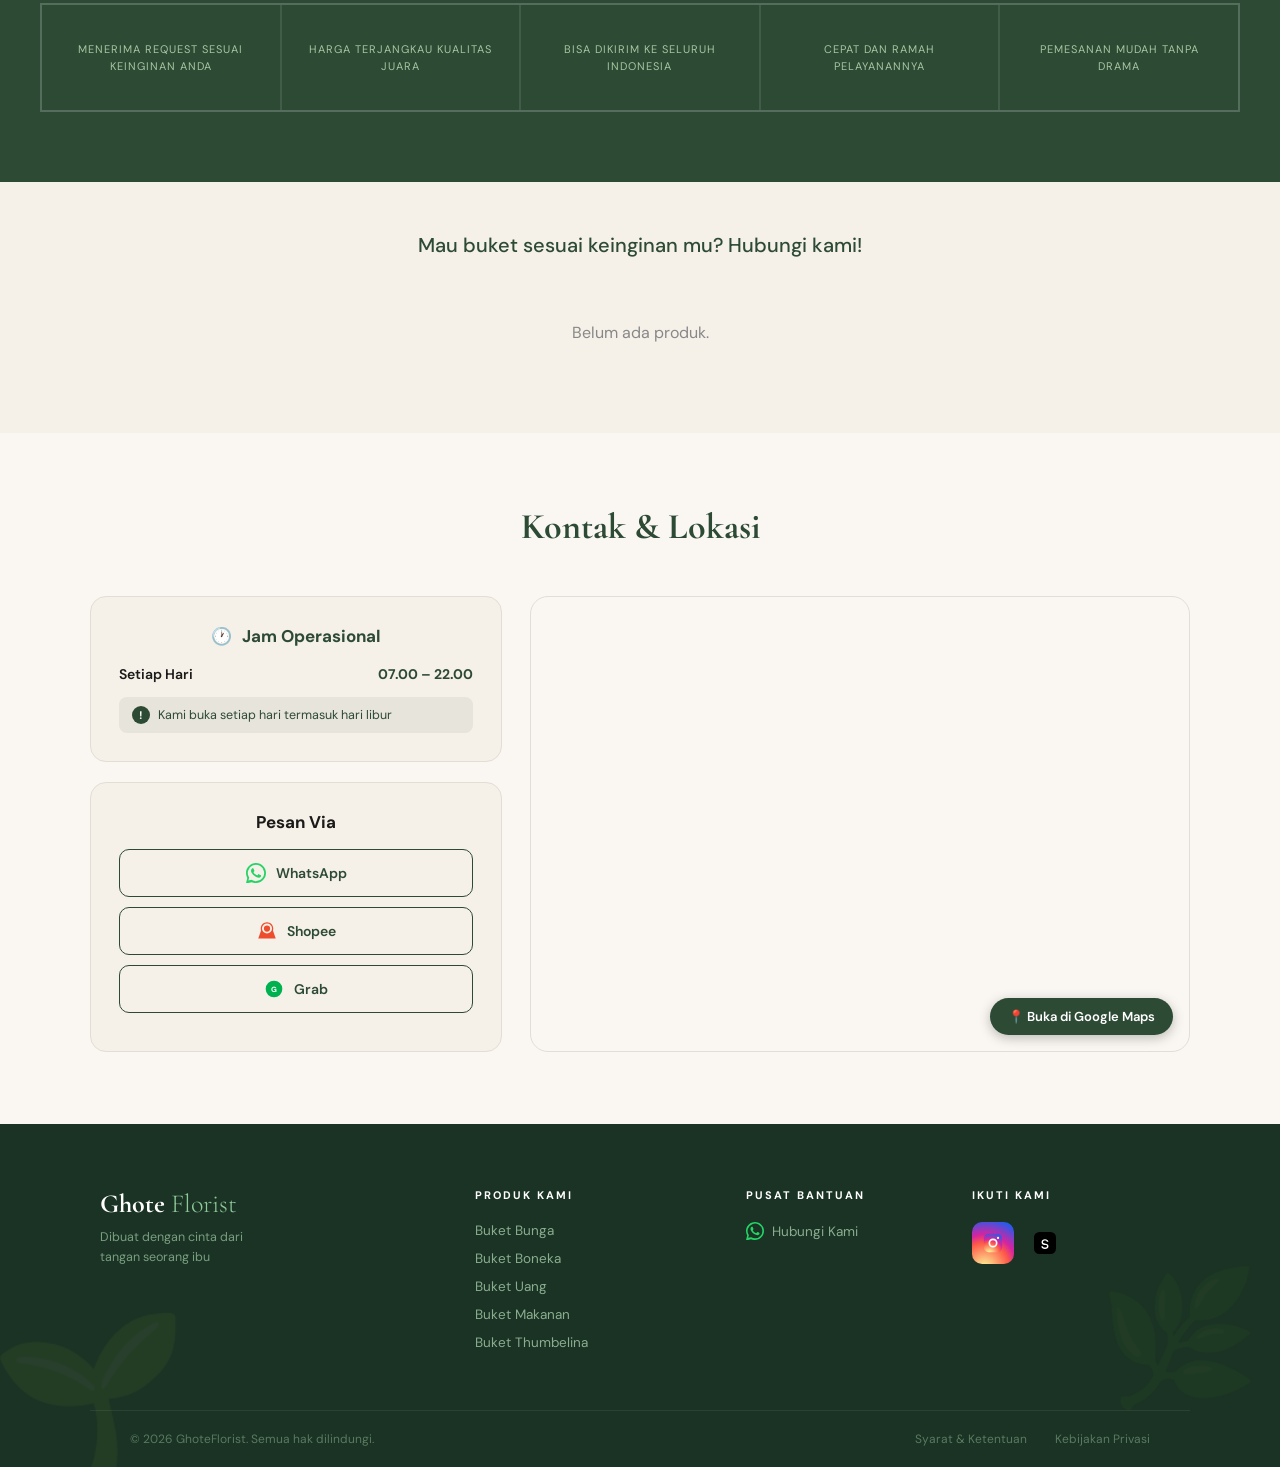
==== commit a2fdd416: "Update index.html" ====
--- a/index.html
+++ b/index.html
@@ -163,7 +163,6 @@
       <div class="footer-col">
         <span class="footer-col-title">Produk Kami</span>
         <ul class="footer-links">
-          <li><a href="#produk">Produk Kami</a></li>
           <li><a href="#produk">Buket Bunga</a></li>
           <li><a href="#produk">Buket Boneka</a></li>
           <li><a href="#produk">Buket Uang</a></li>
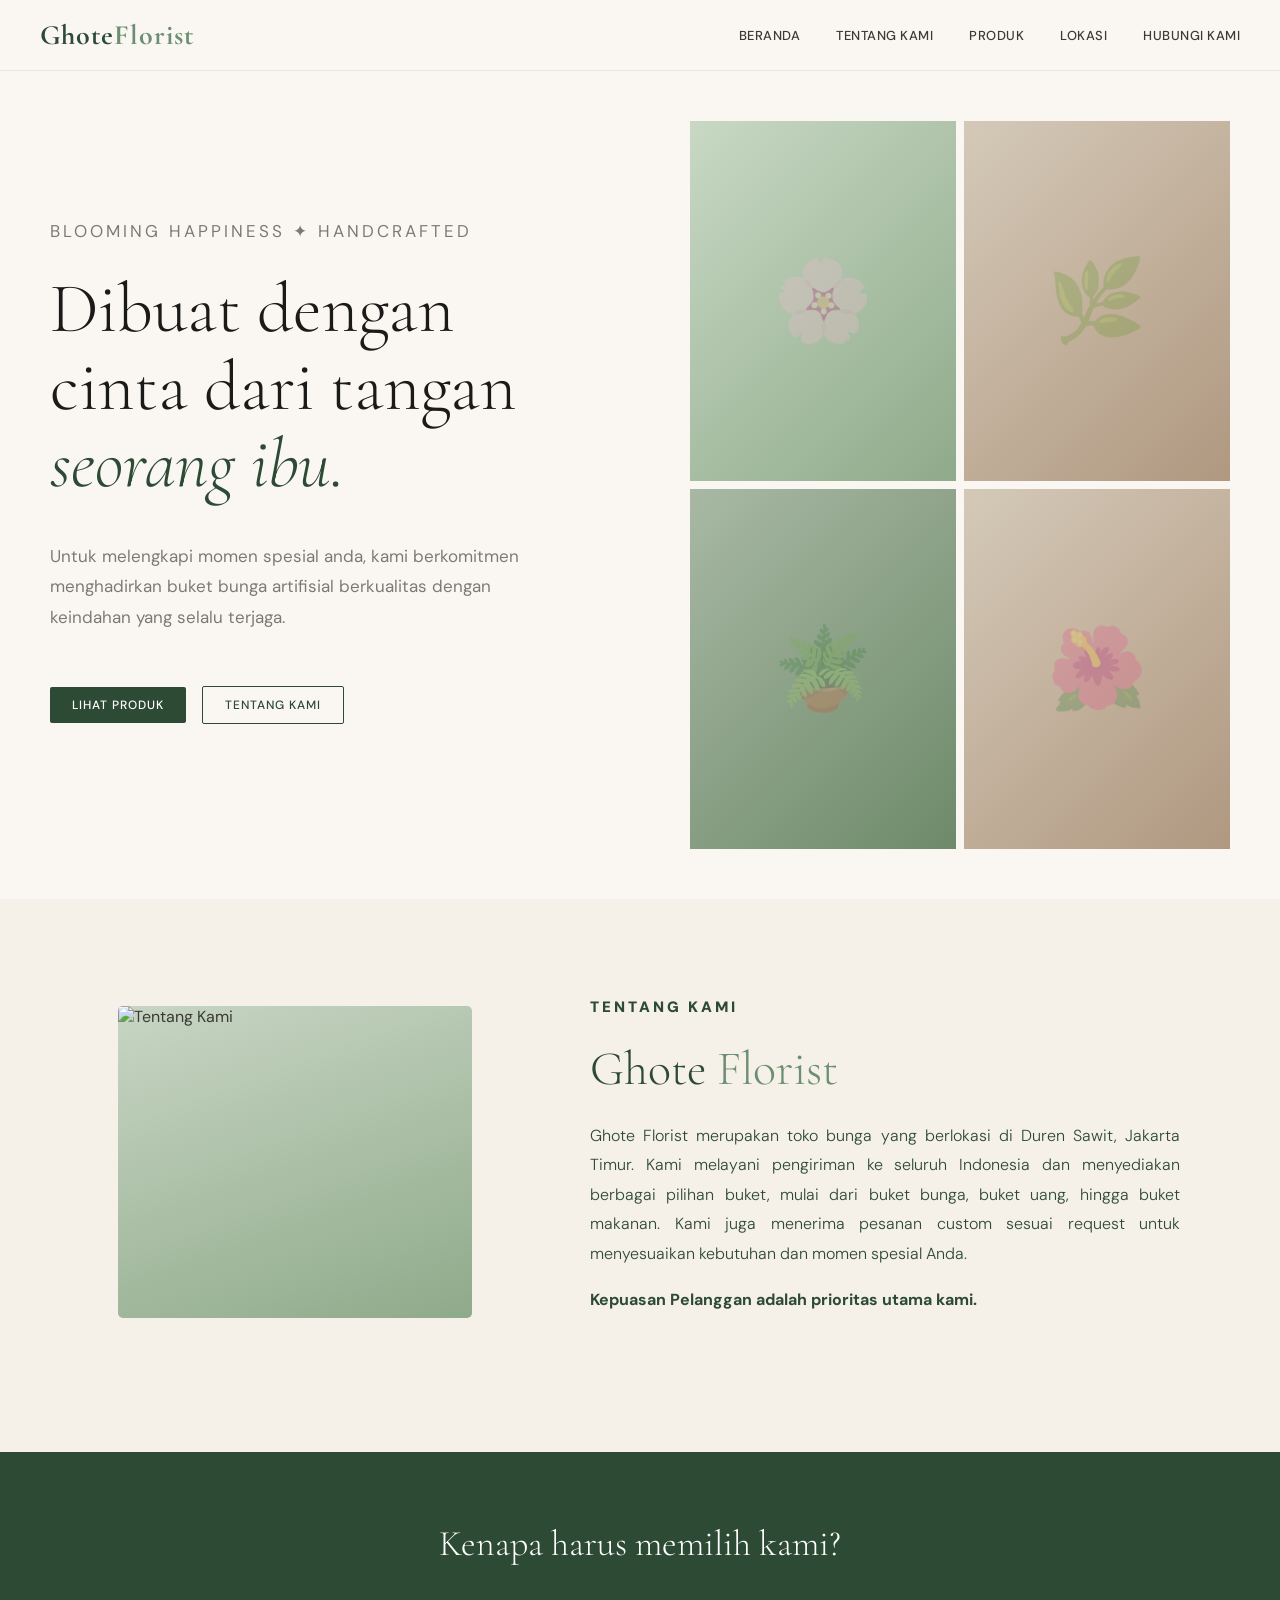
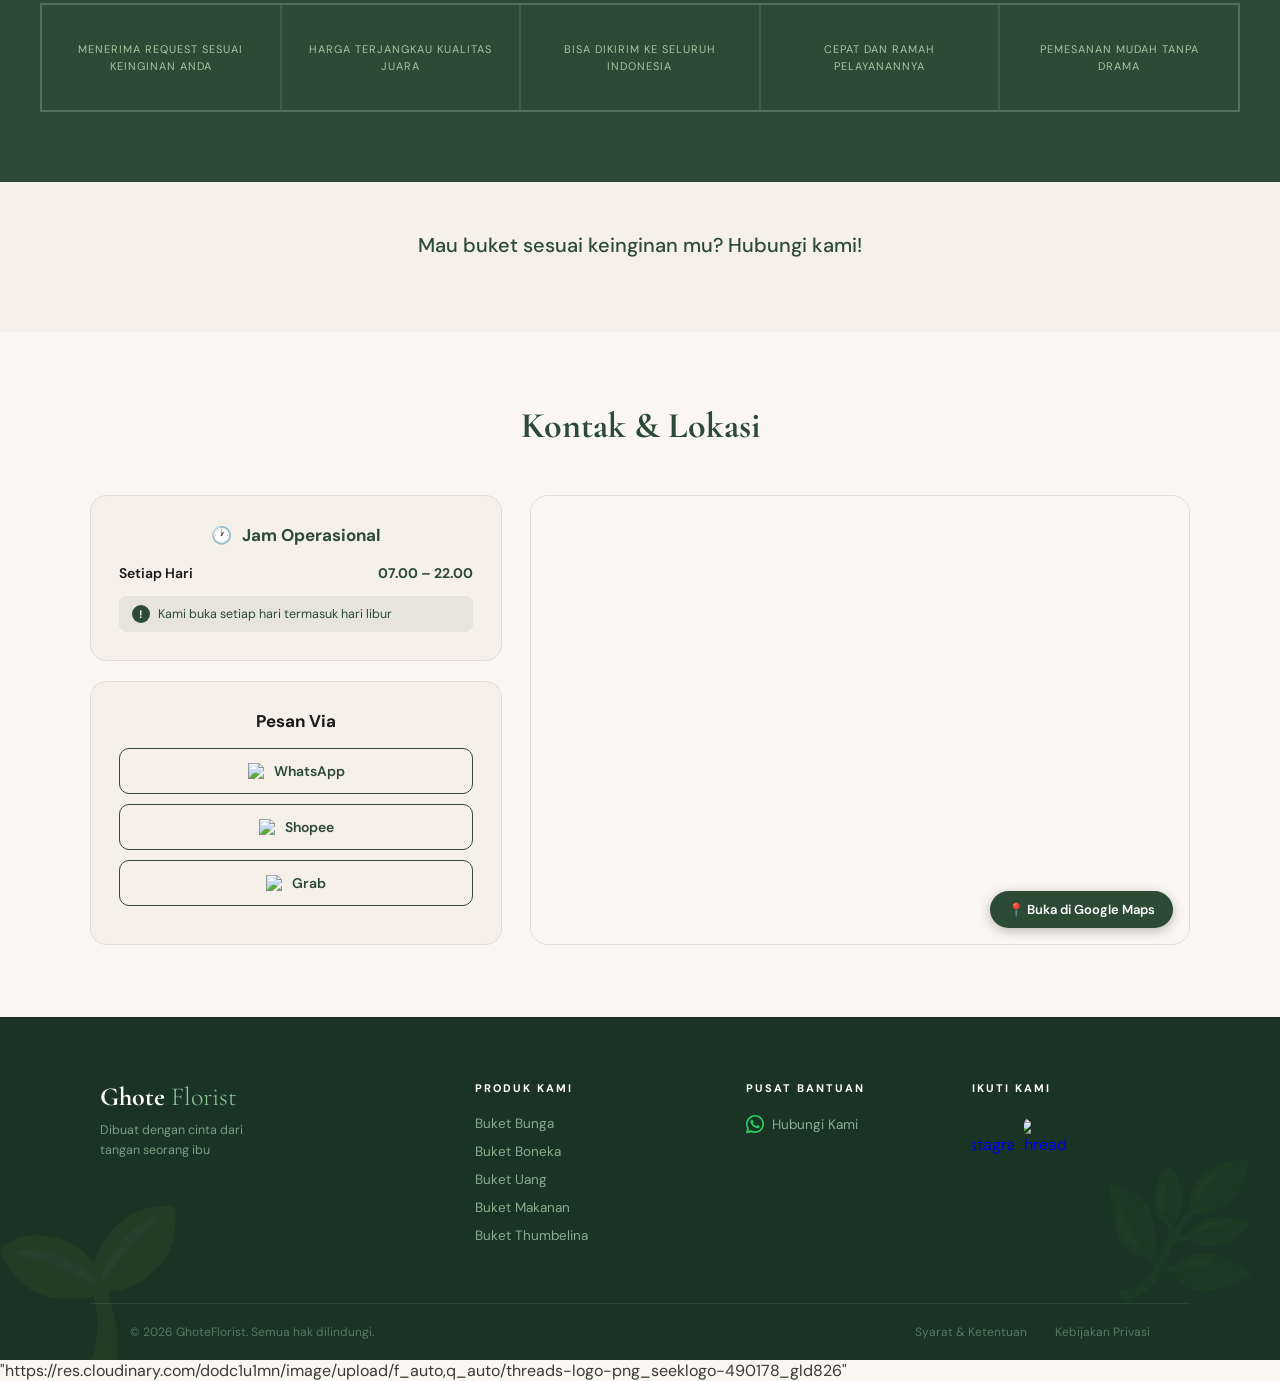
==== commit 1f2e0e76: "Update index.html" ====
--- a/index.html
+++ b/index.html
@@ -117,15 +117,15 @@
           <div class="card">
             <div class="pesan-title">Pesan Via</div>
             <a class="btn-channel" href="https://wa.me/qr/R6Q27WA5QKNTK1" target="_blank">
-              <svg width="20" height="20" viewBox="0 0 24 24" fill="#25D366"><path d="M17.472 14.382c-.297-.149-1.758-.867-2.03-.967-.273-.099-.471-.148-.67.15-.197.297-.767.966-.94 1.164-.173.199-.347.223-.644.075-.297-.15-1.255-.463-2.39-1.475-.883-.788-1.48-1.761-1.653-2.059-.173-.297-.018-.458.13-.606.134-.133.298-.347.446-.52.149-.174.198-.298.298-.497.099-.198.05-.371-.025-.52-.075-.149-.669-1.612-.916-2.207-.242-.579-.487-.5-.669-.51-.173-.008-.371-.01-.57-.01-.198 0-.52.074-.792.372-.272.297-1.04 1.016-1.04 2.479 0 1.462 1.065 2.875 1.213 3.074.149.198 2.096 3.2 5.077 4.487.709.306 1.262.489 1.694.625.712.227 1.36.195 1.871.118.571-.085 1.758-.719 2.006-1.413.248-.694.248-1.289.173-1.413-.074-.124-.272-.198-.57-.347z"/><path d="M12 0C5.373 0 0 5.373 0 12c0 2.124.558 4.121 1.533 5.857L.057 23.886a.5.5 0 0 0 .613.613l6.029-1.476A11.953 11.953 0 0 0 12 24c6.627 0 12-5.373 12-12S18.627 0 12 0zm0 21.818a9.818 9.818 0 0 1-5.006-1.371l-.36-.213-3.724.912.928-3.614-.235-.372A9.818 9.818 0 1 1 12 21.818z"/></svg>
+              <img src="https://res.cloudinary.com/dodc1u1mn/image/upload/f_auto,q_auto/sm_5b321c99945a2_uwmlx9" class="channel-logo">
               WhatsApp
             </a>
             <a class="btn-channel" href="https://shopee.co.id/ayumi.e" target="_blank">
-              <svg width="20" height="20" viewBox="0 0 32 32" fill="#EE4D2D"><path d="M16 2C10.477 2 6 6.477 6 12c0 1.09.172 2.14.49 3.124L2 28h28l-4.49-12.876A10.038 10.038 0 0 0 26 12c0-5.523-4.477-10-10-10zm0 2a8 8 0 1 1 0 16A8 8 0 0 1 16 4zm0 3a5 5 0 1 0 0 10A5 5 0 0 0 16 7z"/></svg>
+              <img src="https://res.cloudinary.com/dodc1u1mn/image/upload/f_auto,q_auto/images_sk9x7c" class="channel-logo">
               Shopee
             </a>
             <a class="btn-channel" href="https://app.grab.com/s/Ab6JnuUn" target="_blank">
-              <svg width="20" height="20" viewBox="0 0 24 24" fill="#00B14F"><circle cx="12" cy="12" r="10"/><text x="12" y="16" text-anchor="middle" fill="white" font-size="9" font-weight="bold">G</text></svg>
+              <img src="https://res.cloudinary.com/dodc1u1mn/image/upload/f_auto,q_auto/grab_logo_icon_169071_m0ej0o" class="channel-logo">
               Grab
             </a>
           </div>
@@ -180,27 +180,11 @@
       <div class="footer-col">
         <span class="footer-col-title">Ikuti Kami</span>
         <div class="socials">
-          <a class="social-btn soc-ig" href="https://www.instagram.com/ghote.florist?igsh=a2hoa240cGg1cjBh" target="_blank" aria-label="Instagram">
-            <svg width="22" height="22" viewBox="0 0 24 24" fill="none">
-              <defs>
-                <radialGradient id="ig-grad" cx="30%" cy="107%" r="130%">
-                  <stop offset="0%" stop-color="#fdf497"/>
-                  <stop offset="5%" stop-color="#fdf497"/>
-                  <stop offset="45%" stop-color="#fd5949"/>
-                  <stop offset="60%" stop-color="#d6249f"/>
-                  <stop offset="90%" stop-color="#285AEB"/>
-                </radialGradient>
-              </defs>
-              <rect x="2" y="2" width="20" height="20" rx="5" ry="5" fill="url(#ig-grad)"/>
-              <circle cx="12" cy="12" r="4" fill="none" stroke="white" stroke-width="1.8"/>
-              <circle cx="17.5" cy="6.5" r="1.2" fill="white"/>
-            </svg>
+          <a class="social-btn" href="https://www.instagram.com/ghote.florist?igsh=a2hoa240cGg1cjBh" target="_blank" aria-label="Instagram">
+            <img src="https://res.cloudinary.com/dodc1u1mn/image/upload/f_auto,q_auto/instagram-logo-colored_fpjj0s" alt="Instagram" class="social-logo">
           </a>
-          <a class="social-btn soc-thread "href="https://threads.net/@ghote.florist" target="_blank" aria-label="Threads">
-            <svg width="22" height="22" viewBox="0 0 32 32" fill="none">
-              <rect width="32" height="32" rx="8" fill="#000"/>
-              <path d="M18.7 14.2c-.2-1.2-1.1-1.9-2.7-1.9-1.8 0-3 1-3 2.4 0 1.3.9 2.1 2.6 2.2l1.3.1c2.7.2 4.1 1.4 4.1 3.6 0 2.4-2 4-5 4-3.1 0-5-1.5-5.3-4h2.1c.3 1.3 1.3 2 3.2 2 1.8 0 2.9-.8 2.9-2 0-1-.7-1.6-2.3-1.7l-1.3-.1c-2.8-.2-4.3-1.5-4.3-3.9 0-2.5 2-4.2 5-4.2 2.8 0 4.7 1.4 5 3.5h-2.3z" fill="white"/>
-            </svg>
+          <a class="social-btn" href="https://threads.net/@ghote.florist" target="_blank" aria-label="Threads">
+            <img src="https://res.cloudinary.com/dodc1u1mn/image/upload/f_auto,q_auto/a30ea4ff-a952-4f88-aaf5-e732b7984015-cover_bp6nwr" alt="Threads" class="social-logo">
           </a>
         </div>
       </div>
@@ -211,7 +195,6 @@
         <a href="#">Syarat &amp; Ketentuan</a>
         <a href="#">Kebijakan Privasi</a>
       </div>
-    </div>
   </footer>
 
   <script src="js/script.js"></script>
@@ -220,3 +203,5 @@
 
 </body>
 </html>
+
+"https://res.cloudinary.com/dodc1u1mn/image/upload/f_auto,q_auto/threads-logo-png_seeklogo-490178_gld826"
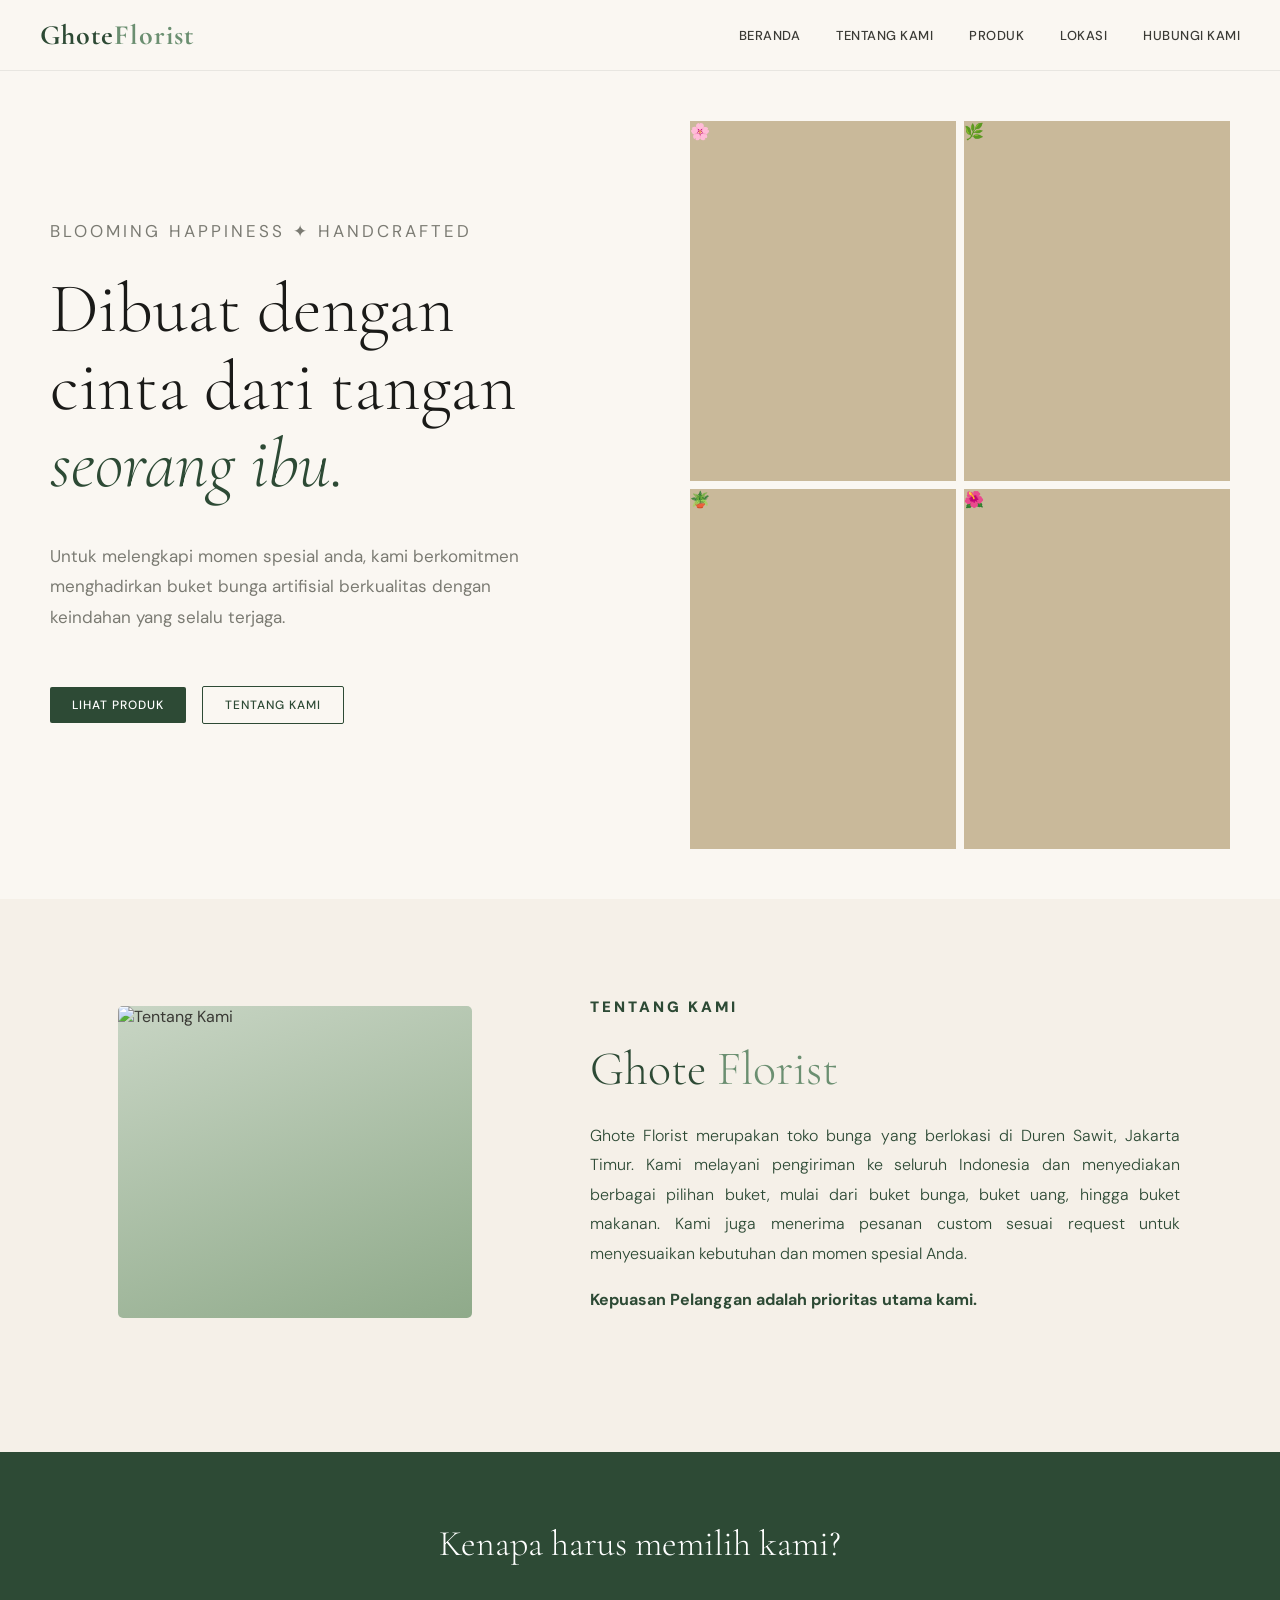
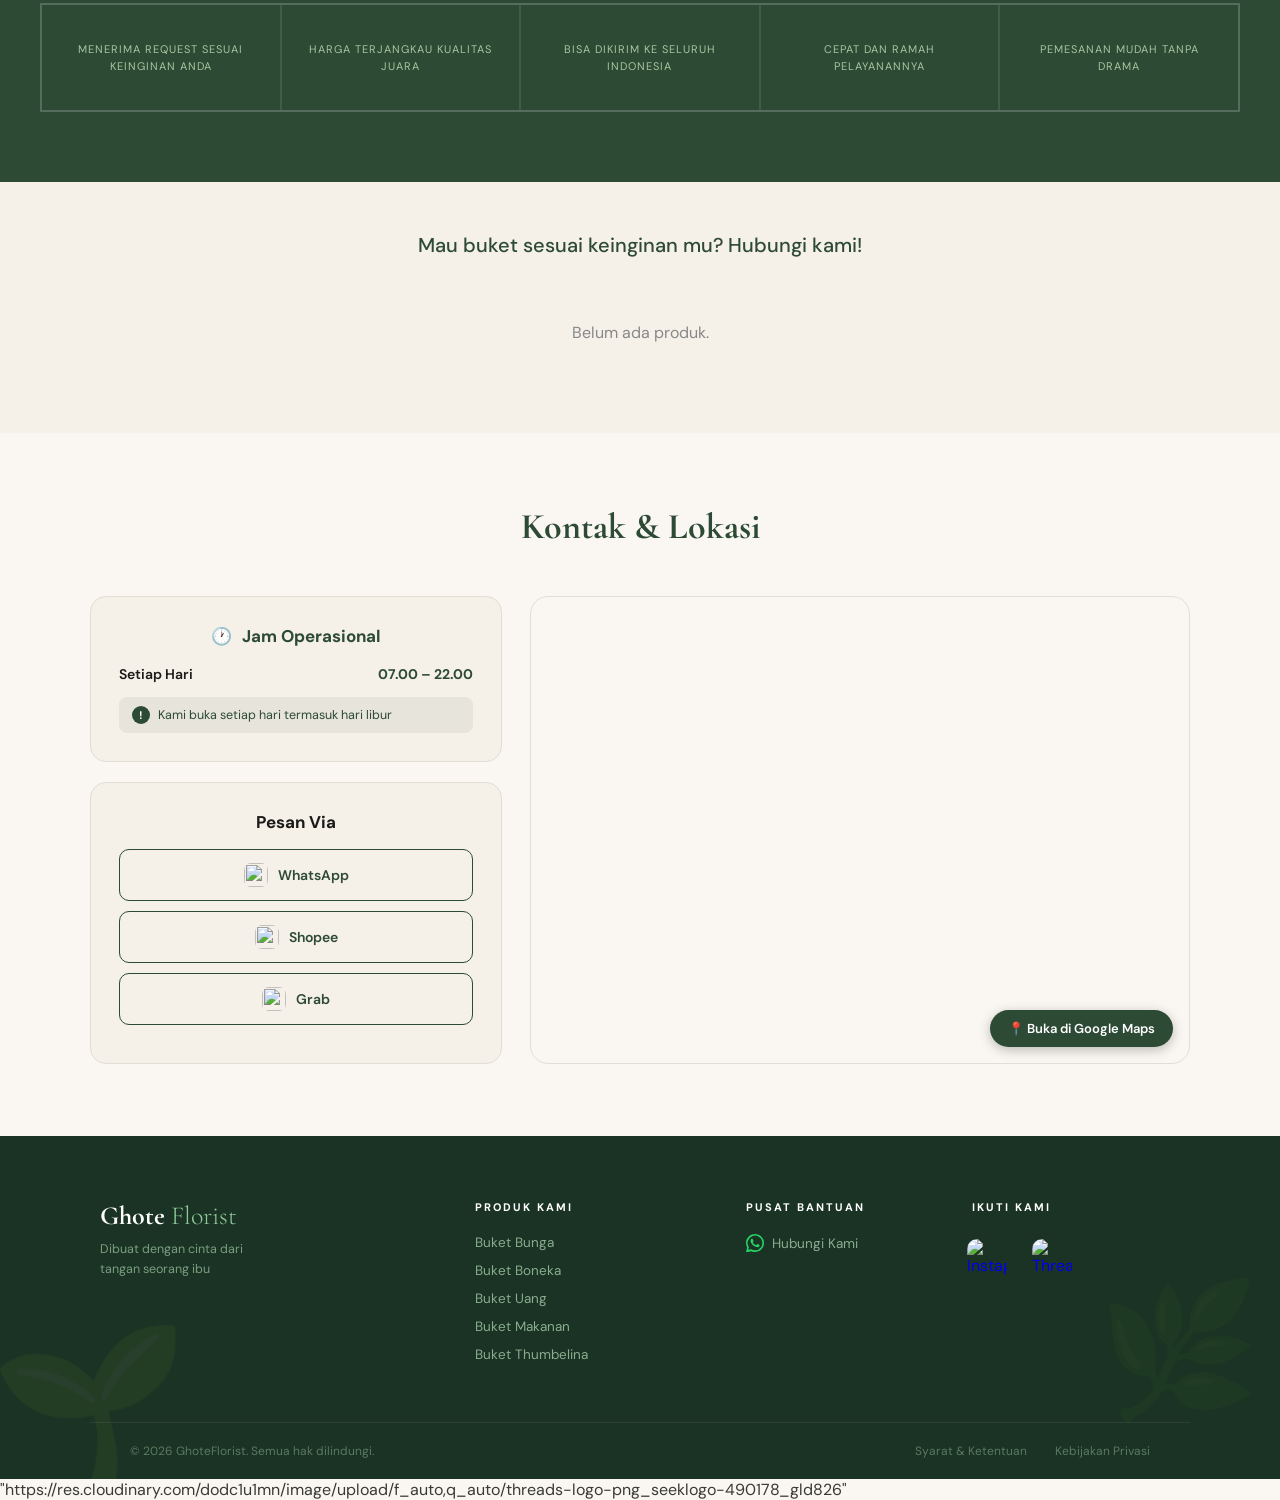
==== commit aacaf4e7: "Add files via upload" ====
--- a/index.html
+++ b/index.html
@@ -204,4 +204,4 @@
 </body>
 </html>
 
-"https://res.cloudinary.com/dodc1u1mn/image/upload/f_auto,q_auto/threads-logo-png_seeklogo-490178_gld826"
+"https://res.cloudinary.com/dodc1u1mn/image/upload/f_auto,q_auto/threads-logo-png_seeklogo-490178_gld826"
--- a/styles.css
+++ b/styles.css
@@ -163,14 +163,6 @@
 .hero-img img { width: 100%; height: 100%; object-fit: cover; transition: transform .7s ease; display: block; }
 .hero-img:hover img { transform: scale(1.04); }
 
-.img-placeholder {
-  width: 100%; height: 100%; min-height: 200px;
-  display: flex; align-items: center; justify-content: center;
-}
-.img-placeholder-1 { background: linear-gradient(135deg, #c8d8c4 0%, #8faa8a 100%); }
-.img-placeholder-2 { background: linear-gradient(135deg, #d4c9b8 0%, #b09880 100%); }
-.img-placeholder-3 { background: linear-gradient(135deg, #a8b8a4 0%, #6e8a6a 100%); }
-.img-leaf { font-size: 80px; opacity: .25; user-select: none; }
 
 /* ── ABOUT ── */
 .about-section{
@@ -198,7 +190,6 @@
   border-radius: 5px;
   overflow: hidden;
 }
-
 .about-img-main img {
   width: 100%;
   height: 100%;
@@ -206,7 +197,6 @@
   display: block;
 }
 
-.about-img-badge .big { font-family: 'Cormorant Garamond', serif; font-size: 52px; font-weight: 600; line-height: 1; }
 .about-text .tag { font-size: 15px; letter-spacing: 3px; text-transform: uppercase; color: var(--forest); font-weight: 1000; margin-bottom: 20px; }
 .about-text h2 { font-family: 'Cormorant Garamond', serif; font-size: 48px; font-weight: 300; line-height: 1.15; color: var(--forest); margin-bottom: 24px; }
 .about-text h2 em { font-style: normal; color: var(--sage); }
@@ -250,7 +240,7 @@
 /* ── CATALOG SECTION ── */
 .catalog-section {
   max-width: 1480px;
-  margin: 0 auto 64px;
+  margin: 0 auto 35px;
 }
 .catalog-header {
   display: flex;
@@ -394,6 +384,13 @@
   margin-bottom: 18px;
   text-align: center;
 }
+.channel-logo{
+  width: 24px;
+  height: 24px;
+  object-fit: contain;
+  border-radius: 7px;
+}
+
 .jam-row { display: flex; justify-content: space-between; margin-bottom: 14px; }
 .jam-label { font-size: 14px; font-weight: 600; color: var(--dark); }
 .jam-value { font-size: 14px; font-weight: 700; color: var(--forest); }
@@ -505,17 +502,17 @@
   color: #8aad8f; font-size: 13.5px; text-decoration: none; transition: color 0.2s;
 }
 .footer-wa-link:hover { color: #fff; }
-.socials { display: flex; gap: 10px; margin-top: 4px; flex-wrap: wrap; }
+.socials { display: flex; gap: 15px; margin-top: 4px; flex-wrap: wrap; margin-top:4px; margin-left:-10px; }
 .social-btn {
-  width: 42px; height: 42px; border-radius: 10px;
-  display: inline-flex; align-items: center; justify-content: center;
+  width: 50px; height: 50px; border-radius: 10px;
+  display: flex; align-items: center; justify-content: center;
   text-decoration: none; transition: transform 0.18s, box-shadow 0.18s;
   background: transparent; overflow: hidden;
 }
-.social-btn:hover { transform: translateY(-3px); box-shadow: 0 6px 16px rgba(0,0,0,.3); }
-.soc-ig { background: radial-gradient(circle at 30% 107%, #fdf497 0%, #fd5949 45%, #d6249f 60%, #285AEB 90%); }
-.soc-tt { background: #010101; }
-.soc-fb { background: #1877f2; }
+.social-btn:hover { transform: translateY(-3px); }
+.social-logo{   width:80%;   height:80%;   object-fit:contain; border-radius:10px;
+}
+
 .footer-bottom {
   border-top: 1px solid rgba(255,255,255,0.07);
   max-width: 1100px; margin: 0 auto; padding: 20px 40px;
